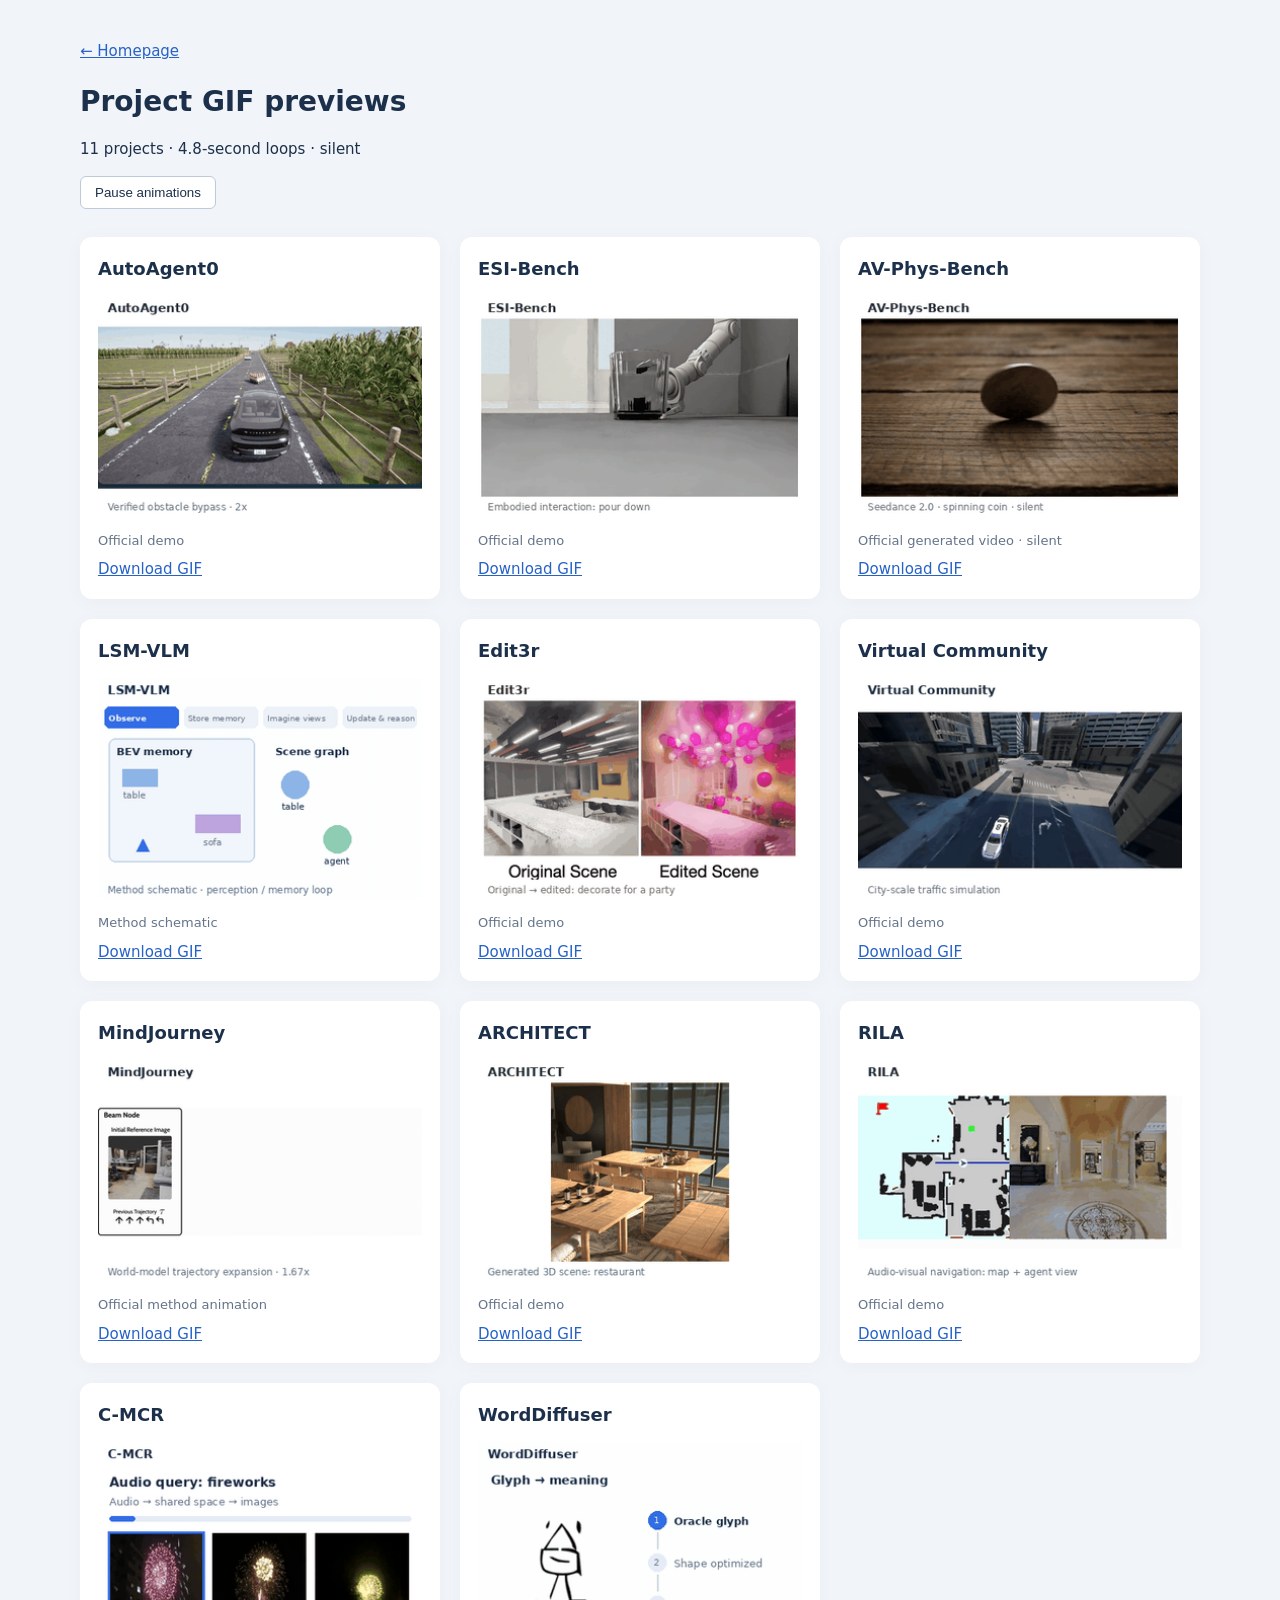
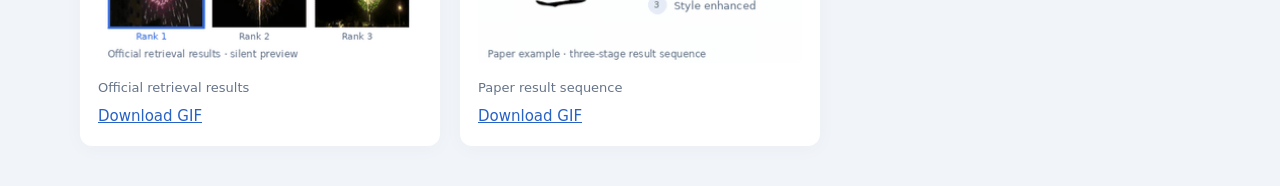
==== gif-preview.html @ eed0fef6 "1" ====
<!doctype html>
<html lang="en"><head><meta charset="utf-8"><meta name="viewport" content="width=device-width, initial-scale=1"><title>Project GIF previews</title>
<style>
body{font:15px/1.5 system-ui,sans-serif;background:#f1f4f8;color:#1c304b;max-width:1120px;margin:40px auto;padding:0 24px}h1{font-size:28px;margin-bottom:6px}h2{font-size:18px;margin:0 0 14px}a{color:#2762c6}header{margin-bottom:28px}main{display:grid;grid-template-columns:repeat(auto-fit,minmax(280px,1fr));gap:20px}article{background:white;padding:18px;border-radius:12px;box-shadow:0 3px 20px #17294408}img{width:100%;height:auto;aspect-ratio:320/218;object-fit:contain}article p{color:#65748a;margin:8px 0;font-size:13px}button{cursor:pointer;border:1px solid #bdcada;border-radius:6px;background:white;padding:8px 14px;color:#1c304b}
</style></head><body><header><a href="index.html">← Homepage</a><h1>Project GIF previews</h1><p>11 projects · 4.8-second loops · silent</p><button type="button" id="animation-toggle" hidden>Pause animations</button></header><main>
<article><h2>AutoAgent0</h2><picture><source media="(prefers-reduced-motion: reduce)" srcset="img/autoagent0.png"><img src="img/gifs/autoagent0.gif" data-animation="img/gifs/autoagent0.gif" data-still="img/autoagent0.png" alt="AutoAgent0 — Official demo" width="320" height="218"></picture><p>Official demo</p><a href="img/gifs/autoagent0.gif" download>Download GIF</a></article>
<article><h2>ESI-Bench</h2><picture><source media="(prefers-reduced-motion: reduce)" srcset="img/esi-bench.png"><img src="img/gifs/esi-bench.gif" data-animation="img/gifs/esi-bench.gif" data-still="img/esi-bench.png" alt="ESI-Bench — Official demo" width="320" height="218"></picture><p>Official demo</p><a href="img/gifs/esi-bench.gif" download>Download GIF</a></article>
<article><h2>AV-Phys-Bench</h2><picture><source media="(prefers-reduced-motion: reduce)" srcset="img/av-phys-bench.png"><img src="img/gifs/av-phys-bench.gif" data-animation="img/gifs/av-phys-bench.gif" data-still="img/av-phys-bench.png" alt="AV-Phys-Bench — Official generated video · silent" width="320" height="218"></picture><p>Official generated video · silent</p><a href="img/gifs/av-phys-bench.gif" download>Download GIF</a></article>
<article><h2>LSM-VLM</h2><picture><source media="(prefers-reduced-motion: reduce)" srcset="img/lsm-vlm.png"><img src="img/gifs/lsm-vlm.gif" data-animation="img/gifs/lsm-vlm.gif" data-still="img/lsm-vlm.png" alt="LSM-VLM — Method schematic" width="320" height="218"></picture><p>Method schematic</p><a href="img/gifs/lsm-vlm.gif" download>Download GIF</a></article>
<article><h2>Edit3r</h2><picture><source media="(prefers-reduced-motion: reduce)" srcset="img/edit3r.png"><img src="img/gifs/edit3r.gif" data-animation="img/gifs/edit3r.gif" data-still="img/edit3r.png" alt="Edit3r — Official demo" width="320" height="218"></picture><p>Official demo</p><a href="img/gifs/edit3r.gif" download>Download GIF</a></article>
<article><h2>Virtual Community</h2><picture><source media="(prefers-reduced-motion: reduce)" srcset="img/Virtual_Community.jpg"><img src="img/gifs/virtual-community.gif" data-animation="img/gifs/virtual-community.gif" data-still="img/Virtual_Community.jpg" alt="Virtual Community — Official demo" width="320" height="218"></picture><p>Official demo</p><a href="img/gifs/virtual-community.gif" download>Download GIF</a></article>
<article><h2>MindJourney</h2><picture><source media="(prefers-reduced-motion: reduce)" srcset="img/TTS.png"><img src="img/gifs/mindjourney.gif" data-animation="img/gifs/mindjourney.gif" data-still="img/TTS.png" alt="MindJourney — Official method animation" width="320" height="218"></picture><p>Official method animation</p><a href="img/gifs/mindjourney.gif" download>Download GIF</a></article>
<article><h2>ARCHITECT</h2><picture><source media="(prefers-reduced-motion: reduce)" srcset="img/architect.png"><img src="img/gifs/architect.gif" data-animation="img/gifs/architect.gif" data-still="img/architect.png" alt="ARCHITECT — Official demo" width="320" height="218"></picture><p>Official demo</p><a href="img/gifs/architect.gif" download>Download GIF</a></article>
<article><h2>RILA</h2><picture><source media="(prefers-reduced-motion: reduce)" srcset="img/pub1.jpg"><img src="img/gifs/rila.gif" data-animation="img/gifs/rila.gif" data-still="img/pub1.jpg" alt="RILA — Official demo" width="320" height="218"></picture><p>Official demo</p><a href="img/gifs/rila.gif" download>Download GIF</a></article>
<article><h2>C-MCR</h2><picture><source media="(prefers-reduced-motion: reduce)" srcset="img/pub2.jpg"><img src="img/gifs/c-mcr.gif" data-animation="img/gifs/c-mcr.gif" data-still="img/pub2.jpg" alt="C-MCR — Official retrieval results" width="320" height="218"></picture><p>Official retrieval results</p><a href="img/gifs/c-mcr.gif" download>Download GIF</a></article>
<article><h2>WordDiffuser</h2><picture><source media="(prefers-reduced-motion: reduce)" srcset="img/pub3.jpg"><img src="img/gifs/worddiffuser.gif" data-animation="img/gifs/worddiffuser.gif" data-still="img/pub3.jpg" alt="WordDiffuser — Paper result sequence" width="320" height="218"></picture><p>Paper result sequence</p><a href="img/gifs/worddiffuser.gif" download>Download GIF</a></article>
</main><script src="scripts/project-previews.js" defer></script></body></html>
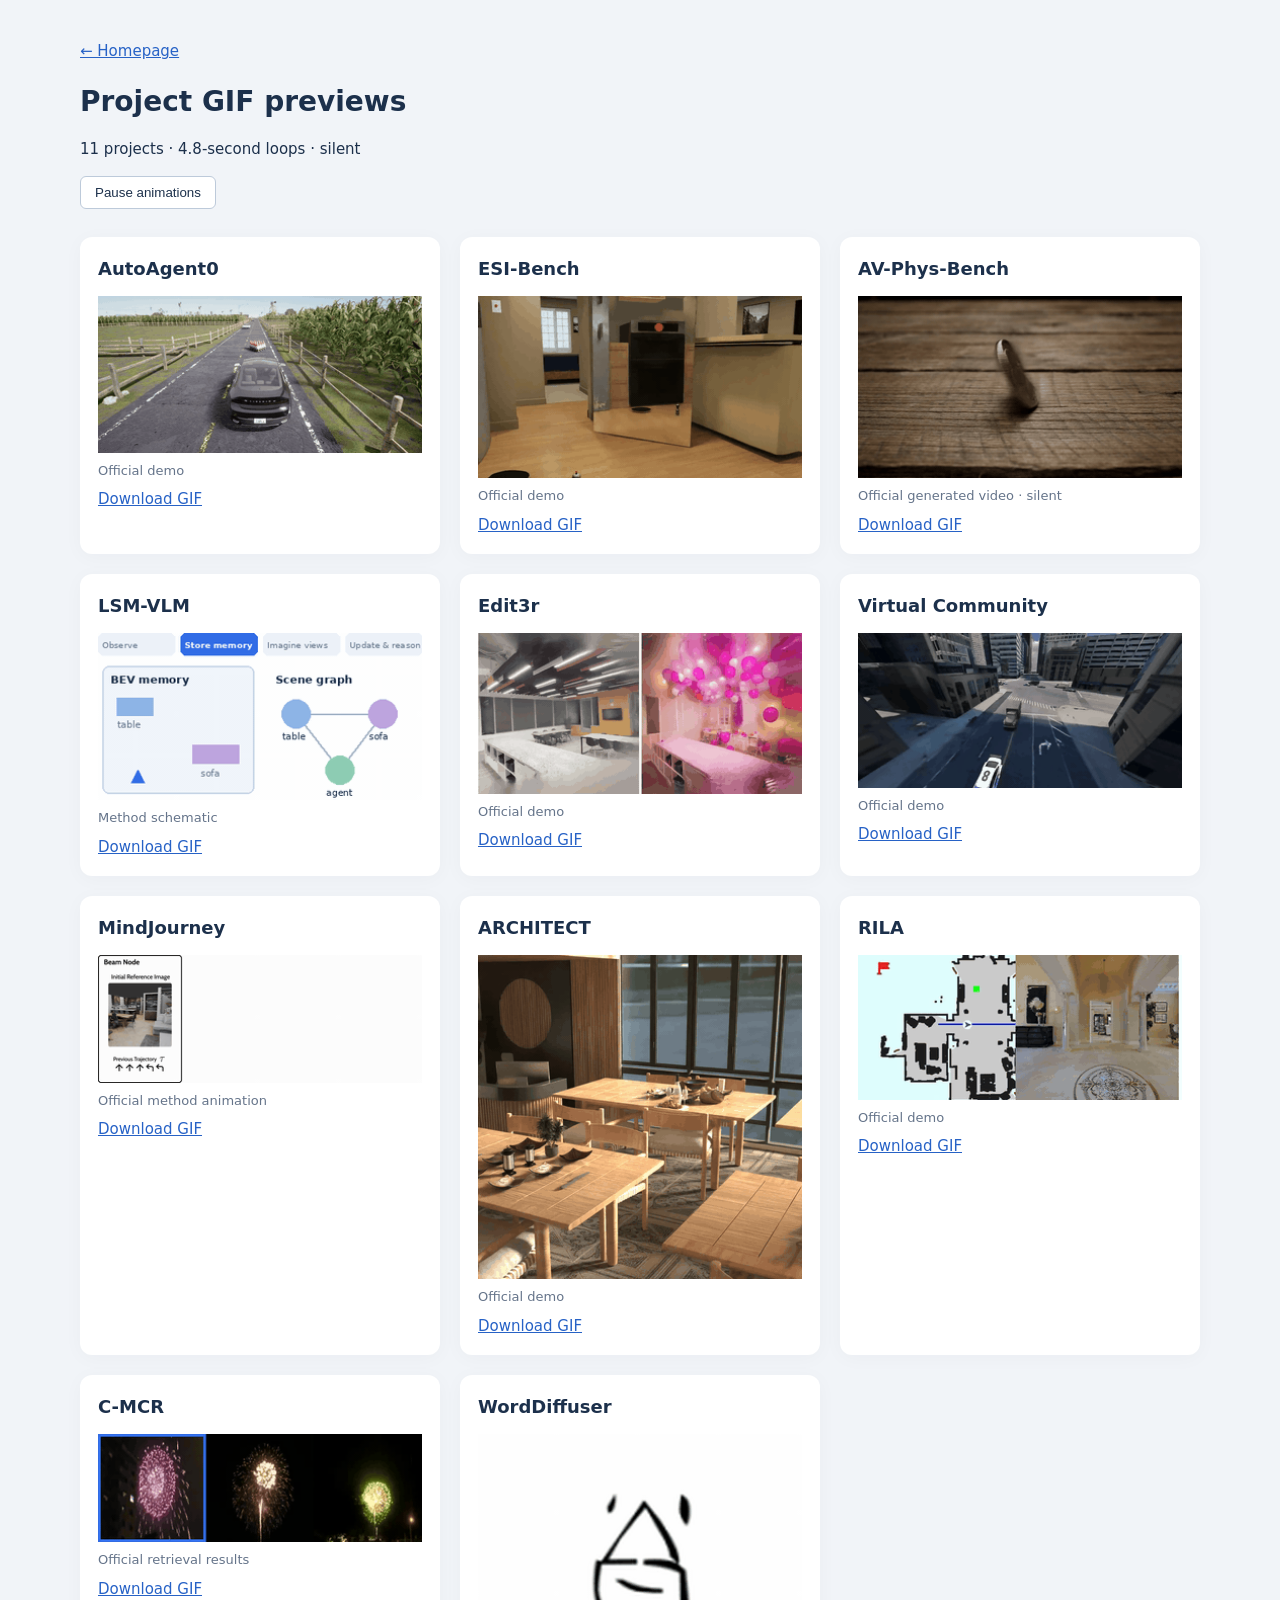
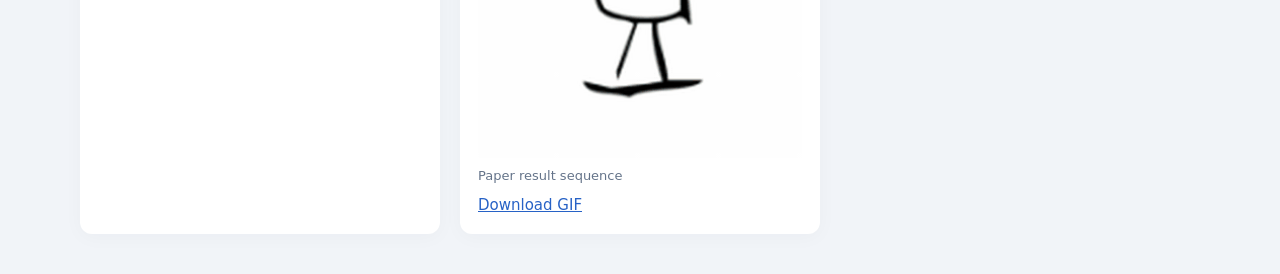
==== commit fa94433a: "1" ====
--- a/gif-preview.html
+++ b/gif-preview.html
@@ -1,17 +1,17 @@
 <!doctype html>
 <html lang="en"><head><meta charset="utf-8"><meta name="viewport" content="width=device-width, initial-scale=1"><title>Project GIF previews</title>
 <style>
-body{font:15px/1.5 system-ui,sans-serif;background:#f1f4f8;color:#1c304b;max-width:1120px;margin:40px auto;padding:0 24px}h1{font-size:28px;margin-bottom:6px}h2{font-size:18px;margin:0 0 14px}a{color:#2762c6}header{margin-bottom:28px}main{display:grid;grid-template-columns:repeat(auto-fit,minmax(280px,1fr));gap:20px}article{background:white;padding:18px;border-radius:12px;box-shadow:0 3px 20px #17294408}img{width:100%;height:auto;aspect-ratio:320/218;object-fit:contain}article p{color:#65748a;margin:8px 0;font-size:13px}button{cursor:pointer;border:1px solid #bdcada;border-radius:6px;background:white;padding:8px 14px;color:#1c304b}
+body{font:15px/1.5 system-ui,sans-serif;background:#f1f4f8;color:#1c304b;max-width:1120px;margin:40px auto;padding:0 24px}h1{font-size:28px;margin-bottom:6px}h2{font-size:18px;margin:0 0 14px}a{color:#2762c6}header{margin-bottom:28px}main{display:grid;grid-template-columns:repeat(auto-fit,minmax(280px,1fr));gap:20px}article{background:white;padding:18px;border-radius:12px;box-shadow:0 3px 20px #17294408}img{width:100%;height:auto;display:block}article p{color:#65748a;margin:8px 0;font-size:13px}button{cursor:pointer;border:1px solid #bdcada;border-radius:6px;background:white;padding:8px 14px;color:#1c304b}
 </style></head><body><header><a href="index.html">← Homepage</a><h1>Project GIF previews</h1><p>11 projects · 4.8-second loops · silent</p><button type="button" id="animation-toggle" hidden>Pause animations</button></header><main>
-<article><h2>AutoAgent0</h2><picture><source media="(prefers-reduced-motion: reduce)" srcset="img/autoagent0.png"><img src="img/gifs/autoagent0.gif" data-animation="img/gifs/autoagent0.gif" data-still="img/autoagent0.png" alt="AutoAgent0 — Official demo" width="320" height="218"></picture><p>Official demo</p><a href="img/gifs/autoagent0.gif" download>Download GIF</a></article>
-<article><h2>ESI-Bench</h2><picture><source media="(prefers-reduced-motion: reduce)" srcset="img/esi-bench.png"><img src="img/gifs/esi-bench.gif" data-animation="img/gifs/esi-bench.gif" data-still="img/esi-bench.png" alt="ESI-Bench — Official demo" width="320" height="218"></picture><p>Official demo</p><a href="img/gifs/esi-bench.gif" download>Download GIF</a></article>
-<article><h2>AV-Phys-Bench</h2><picture><source media="(prefers-reduced-motion: reduce)" srcset="img/av-phys-bench.png"><img src="img/gifs/av-phys-bench.gif" data-animation="img/gifs/av-phys-bench.gif" data-still="img/av-phys-bench.png" alt="AV-Phys-Bench — Official generated video · silent" width="320" height="218"></picture><p>Official generated video · silent</p><a href="img/gifs/av-phys-bench.gif" download>Download GIF</a></article>
-<article><h2>LSM-VLM</h2><picture><source media="(prefers-reduced-motion: reduce)" srcset="img/lsm-vlm.png"><img src="img/gifs/lsm-vlm.gif" data-animation="img/gifs/lsm-vlm.gif" data-still="img/lsm-vlm.png" alt="LSM-VLM — Method schematic" width="320" height="218"></picture><p>Method schematic</p><a href="img/gifs/lsm-vlm.gif" download>Download GIF</a></article>
-<article><h2>Edit3r</h2><picture><source media="(prefers-reduced-motion: reduce)" srcset="img/edit3r.png"><img src="img/gifs/edit3r.gif" data-animation="img/gifs/edit3r.gif" data-still="img/edit3r.png" alt="Edit3r — Official demo" width="320" height="218"></picture><p>Official demo</p><a href="img/gifs/edit3r.gif" download>Download GIF</a></article>
-<article><h2>Virtual Community</h2><picture><source media="(prefers-reduced-motion: reduce)" srcset="img/Virtual_Community.jpg"><img src="img/gifs/virtual-community.gif" data-animation="img/gifs/virtual-community.gif" data-still="img/Virtual_Community.jpg" alt="Virtual Community — Official demo" width="320" height="218"></picture><p>Official demo</p><a href="img/gifs/virtual-community.gif" download>Download GIF</a></article>
-<article><h2>MindJourney</h2><picture><source media="(prefers-reduced-motion: reduce)" srcset="img/TTS.png"><img src="img/gifs/mindjourney.gif" data-animation="img/gifs/mindjourney.gif" data-still="img/TTS.png" alt="MindJourney — Official method animation" width="320" height="218"></picture><p>Official method animation</p><a href="img/gifs/mindjourney.gif" download>Download GIF</a></article>
-<article><h2>ARCHITECT</h2><picture><source media="(prefers-reduced-motion: reduce)" srcset="img/architect.png"><img src="img/gifs/architect.gif" data-animation="img/gifs/architect.gif" data-still="img/architect.png" alt="ARCHITECT — Official demo" width="320" height="218"></picture><p>Official demo</p><a href="img/gifs/architect.gif" download>Download GIF</a></article>
-<article><h2>RILA</h2><picture><source media="(prefers-reduced-motion: reduce)" srcset="img/pub1.jpg"><img src="img/gifs/rila.gif" data-animation="img/gifs/rila.gif" data-still="img/pub1.jpg" alt="RILA — Official demo" width="320" height="218"></picture><p>Official demo</p><a href="img/gifs/rila.gif" download>Download GIF</a></article>
-<article><h2>C-MCR</h2><picture><source media="(prefers-reduced-motion: reduce)" srcset="img/pub2.jpg"><img src="img/gifs/c-mcr.gif" data-animation="img/gifs/c-mcr.gif" data-still="img/pub2.jpg" alt="C-MCR — Official retrieval results" width="320" height="218"></picture><p>Official retrieval results</p><a href="img/gifs/c-mcr.gif" download>Download GIF</a></article>
-<article><h2>WordDiffuser</h2><picture><source media="(prefers-reduced-motion: reduce)" srcset="img/pub3.jpg"><img src="img/gifs/worddiffuser.gif" data-animation="img/gifs/worddiffuser.gif" data-still="img/pub3.jpg" alt="WordDiffuser — Paper result sequence" width="320" height="218"></picture><p>Paper result sequence</p><a href="img/gifs/worddiffuser.gif" download>Download GIF</a></article>
+<article><h2>AutoAgent0</h2><picture><source media="(prefers-reduced-motion: reduce)" srcset="img/autoagent0.png"><img src="img/gifs/autoagent0.gif" data-animation="img/gifs/autoagent0.gif" data-still="img/autoagent0.png" alt="AutoAgent0 — Official demo" width="320" height="155"></picture><p>Official demo</p><a href="img/gifs/autoagent0.gif" download>Download GIF</a></article>
+<article><h2>ESI-Bench</h2><picture><source media="(prefers-reduced-motion: reduce)" srcset="img/esi-bench.png"><img src="img/gifs/esi-bench.gif" data-animation="img/gifs/esi-bench.gif" data-still="img/esi-bench.png" alt="ESI-Bench — Official demo" width="320" height="180"></picture><p>Official demo</p><a href="img/gifs/esi-bench.gif" download>Download GIF</a></article>
+<article><h2>AV-Phys-Bench</h2><picture><source media="(prefers-reduced-motion: reduce)" srcset="img/av-phys-bench.png"><img src="img/gifs/av-phys-bench.gif" data-animation="img/gifs/av-phys-bench.gif" data-still="img/av-phys-bench.png" alt="AV-Phys-Bench — Official generated video · silent" width="320" height="180"></picture><p>Official generated video · silent</p><a href="img/gifs/av-phys-bench.gif" download>Download GIF</a></article>
+<article><h2>LSM-VLM</h2><picture><source media="(prefers-reduced-motion: reduce)" srcset="img/lsm-vlm.png"><img src="img/gifs/lsm-vlm.gif" data-animation="img/gifs/lsm-vlm.gif" data-still="img/lsm-vlm.png" alt="LSM-VLM — Method schematic" width="320" height="165"></picture><p>Method schematic</p><a href="img/gifs/lsm-vlm.gif" download>Download GIF</a></article>
+<article><h2>Edit3r</h2><picture><source media="(prefers-reduced-motion: reduce)" srcset="img/edit3r.png"><img src="img/gifs/edit3r.gif" data-animation="img/gifs/edit3r.gif" data-still="img/edit3r.png" alt="Edit3r — Official demo" width="320" height="159"></picture><p>Official demo</p><a href="img/gifs/edit3r.gif" download>Download GIF</a></article>
+<article><h2>Virtual Community</h2><picture><source media="(prefers-reduced-motion: reduce)" srcset="img/Virtual_Community.jpg"><img src="img/gifs/virtual-community.gif" data-animation="img/gifs/virtual-community.gif" data-still="img/Virtual_Community.jpg" alt="Virtual Community — Official demo" width="320" height="153"></picture><p>Official demo</p><a href="img/gifs/virtual-community.gif" download>Download GIF</a></article>
+<article><h2>MindJourney</h2><picture><source media="(prefers-reduced-motion: reduce)" srcset="img/TTS.png"><img src="img/gifs/mindjourney.gif" data-animation="img/gifs/mindjourney.gif" data-still="img/TTS.png" alt="MindJourney — Official method animation" width="320" height="126"></picture><p>Official method animation</p><a href="img/gifs/mindjourney.gif" download>Download GIF</a></article>
+<article><h2>ARCHITECT</h2><picture><source media="(prefers-reduced-motion: reduce)" srcset="img/architect.png"><img src="img/gifs/architect.gif" data-animation="img/gifs/architect.gif" data-still="img/architect.png" alt="ARCHITECT — Official demo" width="320" height="320"></picture><p>Official demo</p><a href="img/gifs/architect.gif" download>Download GIF</a></article>
+<article><h2>RILA</h2><picture><source media="(prefers-reduced-motion: reduce)" srcset="img/pub1.jpg"><img src="img/gifs/rila.gif" data-animation="img/gifs/rila.gif" data-still="img/pub1.jpg" alt="RILA — Official demo" width="320" height="143"></picture><p>Official demo</p><a href="img/gifs/rila.gif" download>Download GIF</a></article>
+<article><h2>C-MCR</h2><picture><source media="(prefers-reduced-motion: reduce)" srcset="img/pub2.jpg"><img src="img/gifs/c-mcr.gif" data-animation="img/gifs/c-mcr.gif" data-still="img/pub2.jpg" alt="C-MCR — Official retrieval results" width="320" height="107"></picture><p>Official retrieval results</p><a href="img/gifs/c-mcr.gif" download>Download GIF</a></article>
+<article><h2>WordDiffuser</h2><picture><source media="(prefers-reduced-motion: reduce)" srcset="img/pub3.jpg"><img src="img/gifs/worddiffuser.gif" data-animation="img/gifs/worddiffuser.gif" data-still="img/pub3.jpg" alt="WordDiffuser — Paper result sequence" width="320" height="320"></picture><p>Paper result sequence</p><a href="img/gifs/worddiffuser.gif" download>Download GIF</a></article>
 </main><script src="scripts/project-previews.js" defer></script></body></html>
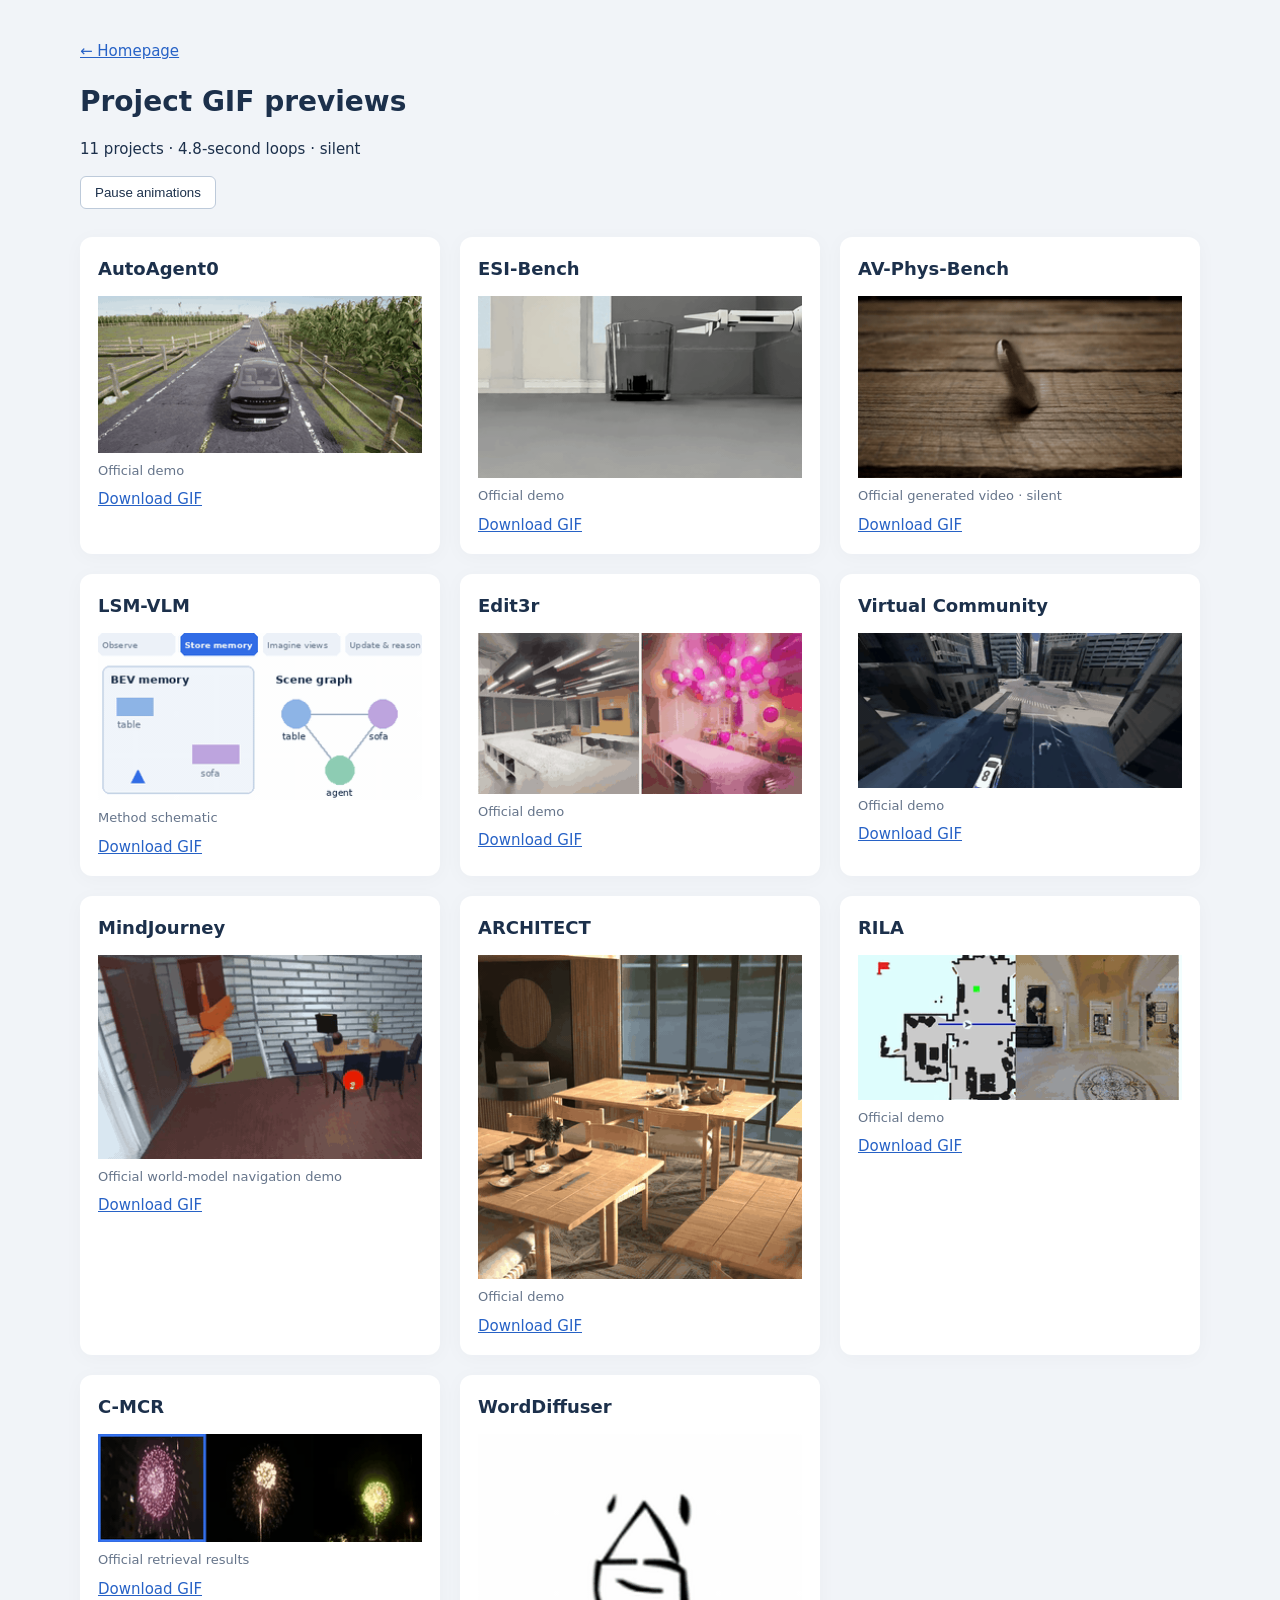
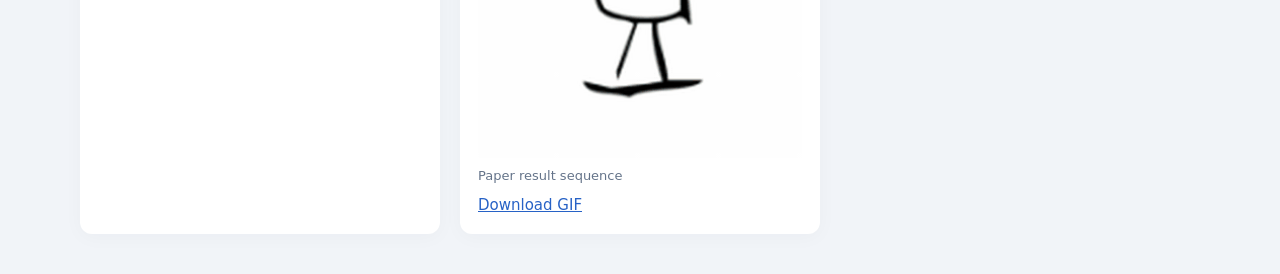
==== commit 1c41a9f9: "1" ====
--- a/gif-preview.html
+++ b/gif-preview.html
@@ -9,7 +9,7 @@
 <article><h2>LSM-VLM</h2><picture><source media="(prefers-reduced-motion: reduce)" srcset="img/lsm-vlm.png"><img src="img/gifs/lsm-vlm.gif" data-animation="img/gifs/lsm-vlm.gif" data-still="img/lsm-vlm.png" alt="LSM-VLM — Method schematic" width="320" height="165"></picture><p>Method schematic</p><a href="img/gifs/lsm-vlm.gif" download>Download GIF</a></article>
 <article><h2>Edit3r</h2><picture><source media="(prefers-reduced-motion: reduce)" srcset="img/edit3r.png"><img src="img/gifs/edit3r.gif" data-animation="img/gifs/edit3r.gif" data-still="img/edit3r.png" alt="Edit3r — Official demo" width="320" height="159"></picture><p>Official demo</p><a href="img/gifs/edit3r.gif" download>Download GIF</a></article>
 <article><h2>Virtual Community</h2><picture><source media="(prefers-reduced-motion: reduce)" srcset="img/Virtual_Community.jpg"><img src="img/gifs/virtual-community.gif" data-animation="img/gifs/virtual-community.gif" data-still="img/Virtual_Community.jpg" alt="Virtual Community — Official demo" width="320" height="153"></picture><p>Official demo</p><a href="img/gifs/virtual-community.gif" download>Download GIF</a></article>
-<article><h2>MindJourney</h2><picture><source media="(prefers-reduced-motion: reduce)" srcset="img/TTS.png"><img src="img/gifs/mindjourney.gif" data-animation="img/gifs/mindjourney.gif" data-still="img/TTS.png" alt="MindJourney — Official method animation" width="320" height="126"></picture><p>Official method animation</p><a href="img/gifs/mindjourney.gif" download>Download GIF</a></article>
+<article><h2>MindJourney</h2><picture><source media="(prefers-reduced-motion: reduce)" srcset="img/TTS.png"><img src="img/gifs/mindjourney.gif?v=83cd411eb5" data-animation="img/gifs/mindjourney.gif?v=83cd411eb5" data-still="img/TTS.png" alt="MindJourney — Official world-model navigation demo" width="320" height="201"></picture><p>Official world-model navigation demo</p><a href="img/gifs/mindjourney.gif?v=83cd411eb5" download>Download GIF</a></article>
 <article><h2>ARCHITECT</h2><picture><source media="(prefers-reduced-motion: reduce)" srcset="img/architect.png"><img src="img/gifs/architect.gif" data-animation="img/gifs/architect.gif" data-still="img/architect.png" alt="ARCHITECT — Official demo" width="320" height="320"></picture><p>Official demo</p><a href="img/gifs/architect.gif" download>Download GIF</a></article>
 <article><h2>RILA</h2><picture><source media="(prefers-reduced-motion: reduce)" srcset="img/pub1.jpg"><img src="img/gifs/rila.gif" data-animation="img/gifs/rila.gif" data-still="img/pub1.jpg" alt="RILA — Official demo" width="320" height="143"></picture><p>Official demo</p><a href="img/gifs/rila.gif" download>Download GIF</a></article>
 <article><h2>C-MCR</h2><picture><source media="(prefers-reduced-motion: reduce)" srcset="img/pub2.jpg"><img src="img/gifs/c-mcr.gif" data-animation="img/gifs/c-mcr.gif" data-still="img/pub2.jpg" alt="C-MCR — Official retrieval results" width="320" height="107"></picture><p>Official retrieval results</p><a href="img/gifs/c-mcr.gif" download>Download GIF</a></article>
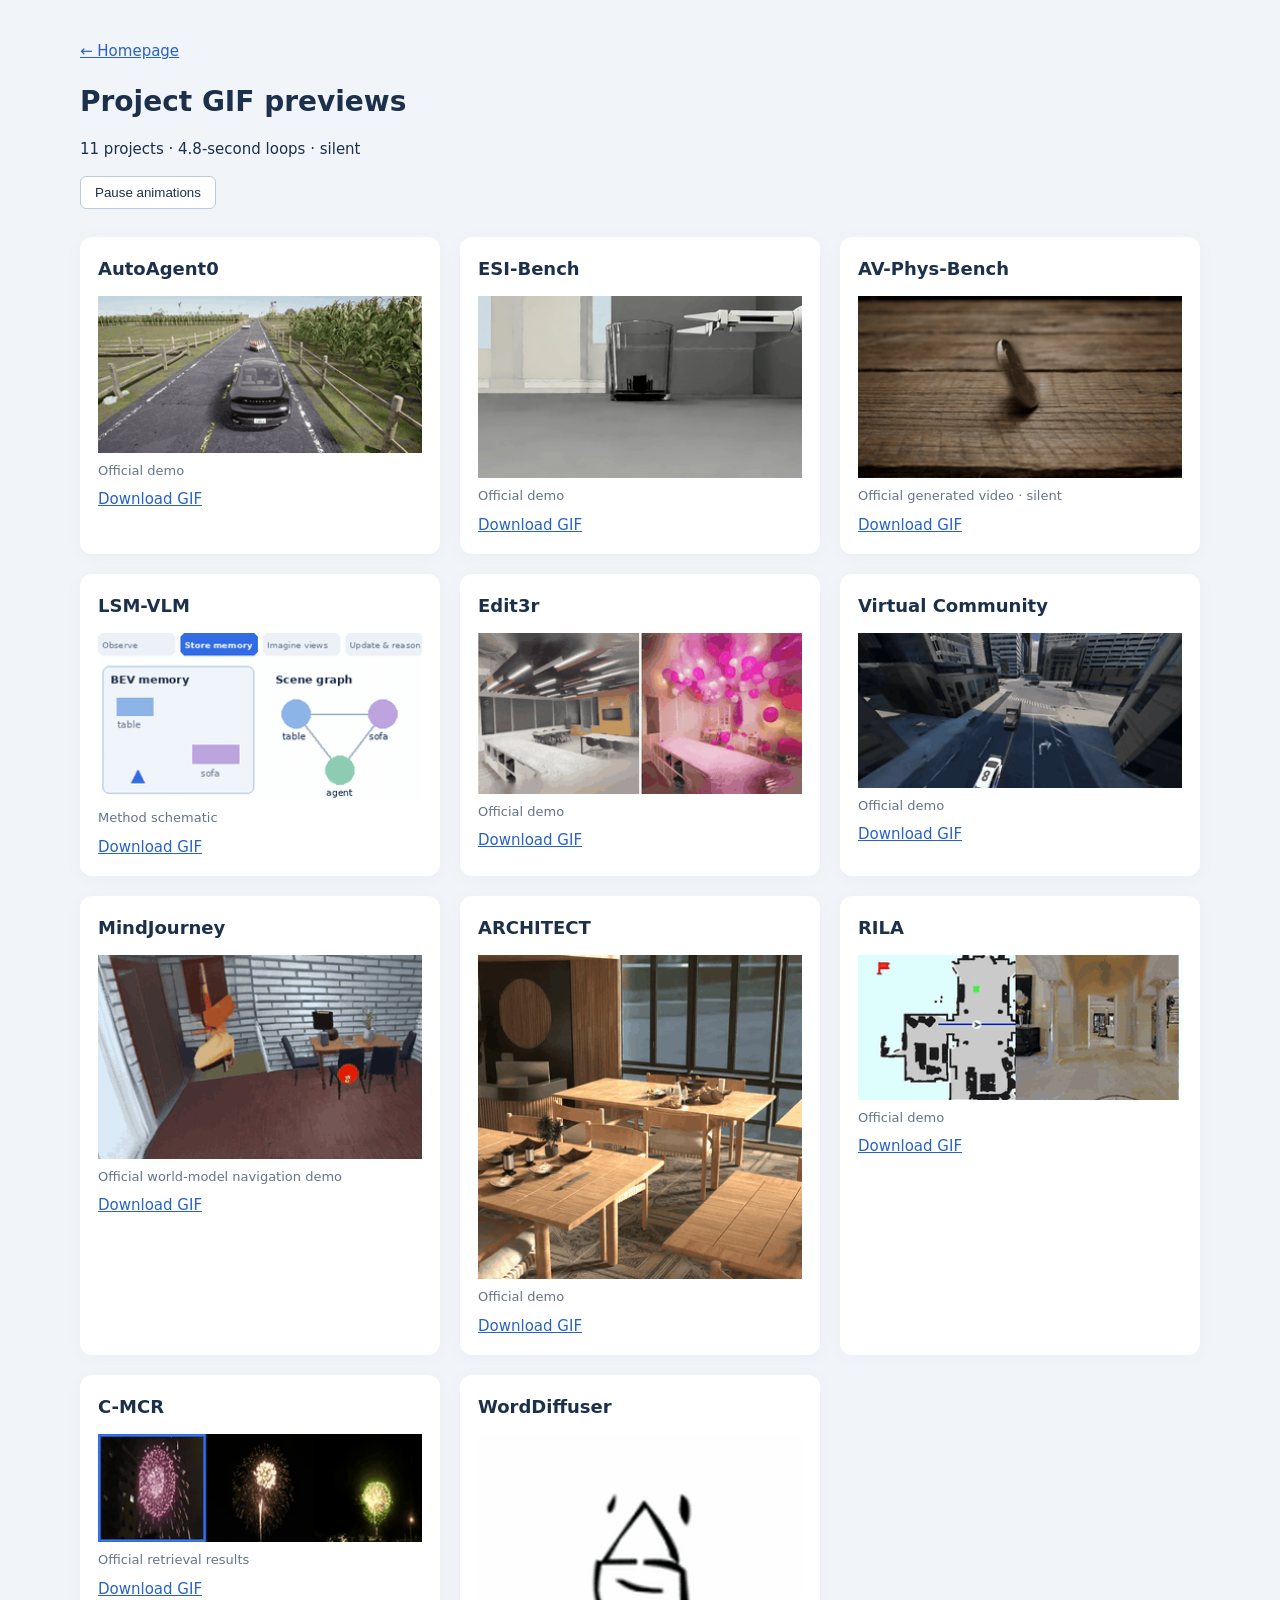
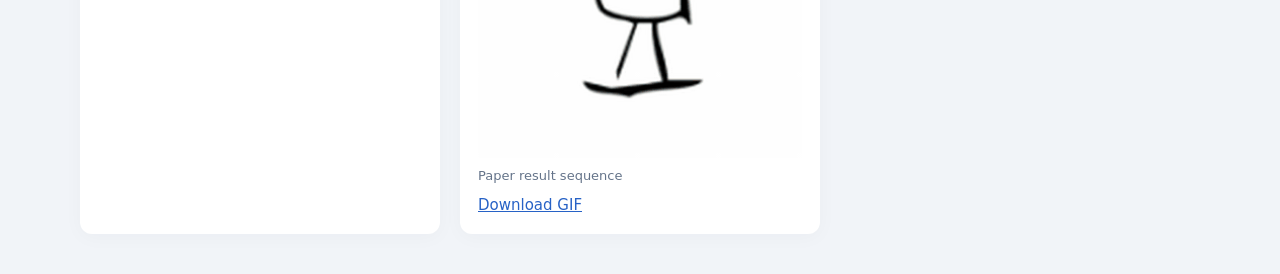
==== commit 86cc598f: "1" ====
--- a/gif-preview.html
+++ b/gif-preview.html
@@ -9,9 +9,9 @@
 <article><h2>LSM-VLM</h2><picture><source media="(prefers-reduced-motion: reduce)" srcset="img/lsm-vlm.png"><img src="img/gifs/lsm-vlm.gif" data-animation="img/gifs/lsm-vlm.gif" data-still="img/lsm-vlm.png" alt="LSM-VLM — Method schematic" width="320" height="165"></picture><p>Method schematic</p><a href="img/gifs/lsm-vlm.gif" download>Download GIF</a></article>
 <article><h2>Edit3r</h2><picture><source media="(prefers-reduced-motion: reduce)" srcset="img/edit3r.png"><img src="img/gifs/edit3r.gif" data-animation="img/gifs/edit3r.gif" data-still="img/edit3r.png" alt="Edit3r — Official demo" width="320" height="159"></picture><p>Official demo</p><a href="img/gifs/edit3r.gif" download>Download GIF</a></article>
 <article><h2>Virtual Community</h2><picture><source media="(prefers-reduced-motion: reduce)" srcset="img/Virtual_Community.jpg"><img src="img/gifs/virtual-community.gif" data-animation="img/gifs/virtual-community.gif" data-still="img/Virtual_Community.jpg" alt="Virtual Community — Official demo" width="320" height="153"></picture><p>Official demo</p><a href="img/gifs/virtual-community.gif" download>Download GIF</a></article>
-<article><h2>MindJourney</h2><picture><source media="(prefers-reduced-motion: reduce)" srcset="img/TTS.png"><img src="img/gifs/mindjourney.gif?v=83cd411eb5" data-animation="img/gifs/mindjourney.gif?v=83cd411eb5" data-still="img/TTS.png" alt="MindJourney — Official world-model navigation demo" width="320" height="201"></picture><p>Official world-model navigation demo</p><a href="img/gifs/mindjourney.gif?v=83cd411eb5" download>Download GIF</a></article>
+<article><h2>MindJourney</h2><picture><source media="(prefers-reduced-motion: reduce)" srcset="img/TTS.png"><img src="img/gifs/mindjourney.gif?v=b0424a3b39" data-animation="img/gifs/mindjourney.gif?v=b0424a3b39" data-still="img/TTS.png" alt="MindJourney — Official world-model navigation demo" width="320" height="201"></picture><p>Official world-model navigation demo</p><a href="img/gifs/mindjourney.gif?v=b0424a3b39" download>Download GIF</a></article>
 <article><h2>ARCHITECT</h2><picture><source media="(prefers-reduced-motion: reduce)" srcset="img/architect.png"><img src="img/gifs/architect.gif" data-animation="img/gifs/architect.gif" data-still="img/architect.png" alt="ARCHITECT — Official demo" width="320" height="320"></picture><p>Official demo</p><a href="img/gifs/architect.gif" download>Download GIF</a></article>
-<article><h2>RILA</h2><picture><source media="(prefers-reduced-motion: reduce)" srcset="img/pub1.jpg"><img src="img/gifs/rila.gif" data-animation="img/gifs/rila.gif" data-still="img/pub1.jpg" alt="RILA — Official demo" width="320" height="143"></picture><p>Official demo</p><a href="img/gifs/rila.gif" download>Download GIF</a></article>
+<article><h2>RILA</h2><picture><source media="(prefers-reduced-motion: reduce)" srcset="img/pub1.jpg"><img src="img/gifs/rila.gif?v=d9f21be7f8" data-animation="img/gifs/rila.gif?v=d9f21be7f8" data-still="img/pub1.jpg" alt="RILA — Official demo" width="320" height="143"></picture><p>Official demo</p><a href="img/gifs/rila.gif?v=d9f21be7f8" download>Download GIF</a></article>
 <article><h2>C-MCR</h2><picture><source media="(prefers-reduced-motion: reduce)" srcset="img/pub2.jpg"><img src="img/gifs/c-mcr.gif" data-animation="img/gifs/c-mcr.gif" data-still="img/pub2.jpg" alt="C-MCR — Official retrieval results" width="320" height="107"></picture><p>Official retrieval results</p><a href="img/gifs/c-mcr.gif" download>Download GIF</a></article>
 <article><h2>WordDiffuser</h2><picture><source media="(prefers-reduced-motion: reduce)" srcset="img/pub3.jpg"><img src="img/gifs/worddiffuser.gif" data-animation="img/gifs/worddiffuser.gif" data-still="img/pub3.jpg" alt="WordDiffuser — Paper result sequence" width="320" height="320"></picture><p>Paper result sequence</p><a href="img/gifs/worddiffuser.gif" download>Download GIF</a></article>
 </main><script src="scripts/project-previews.js" defer></script></body></html>
